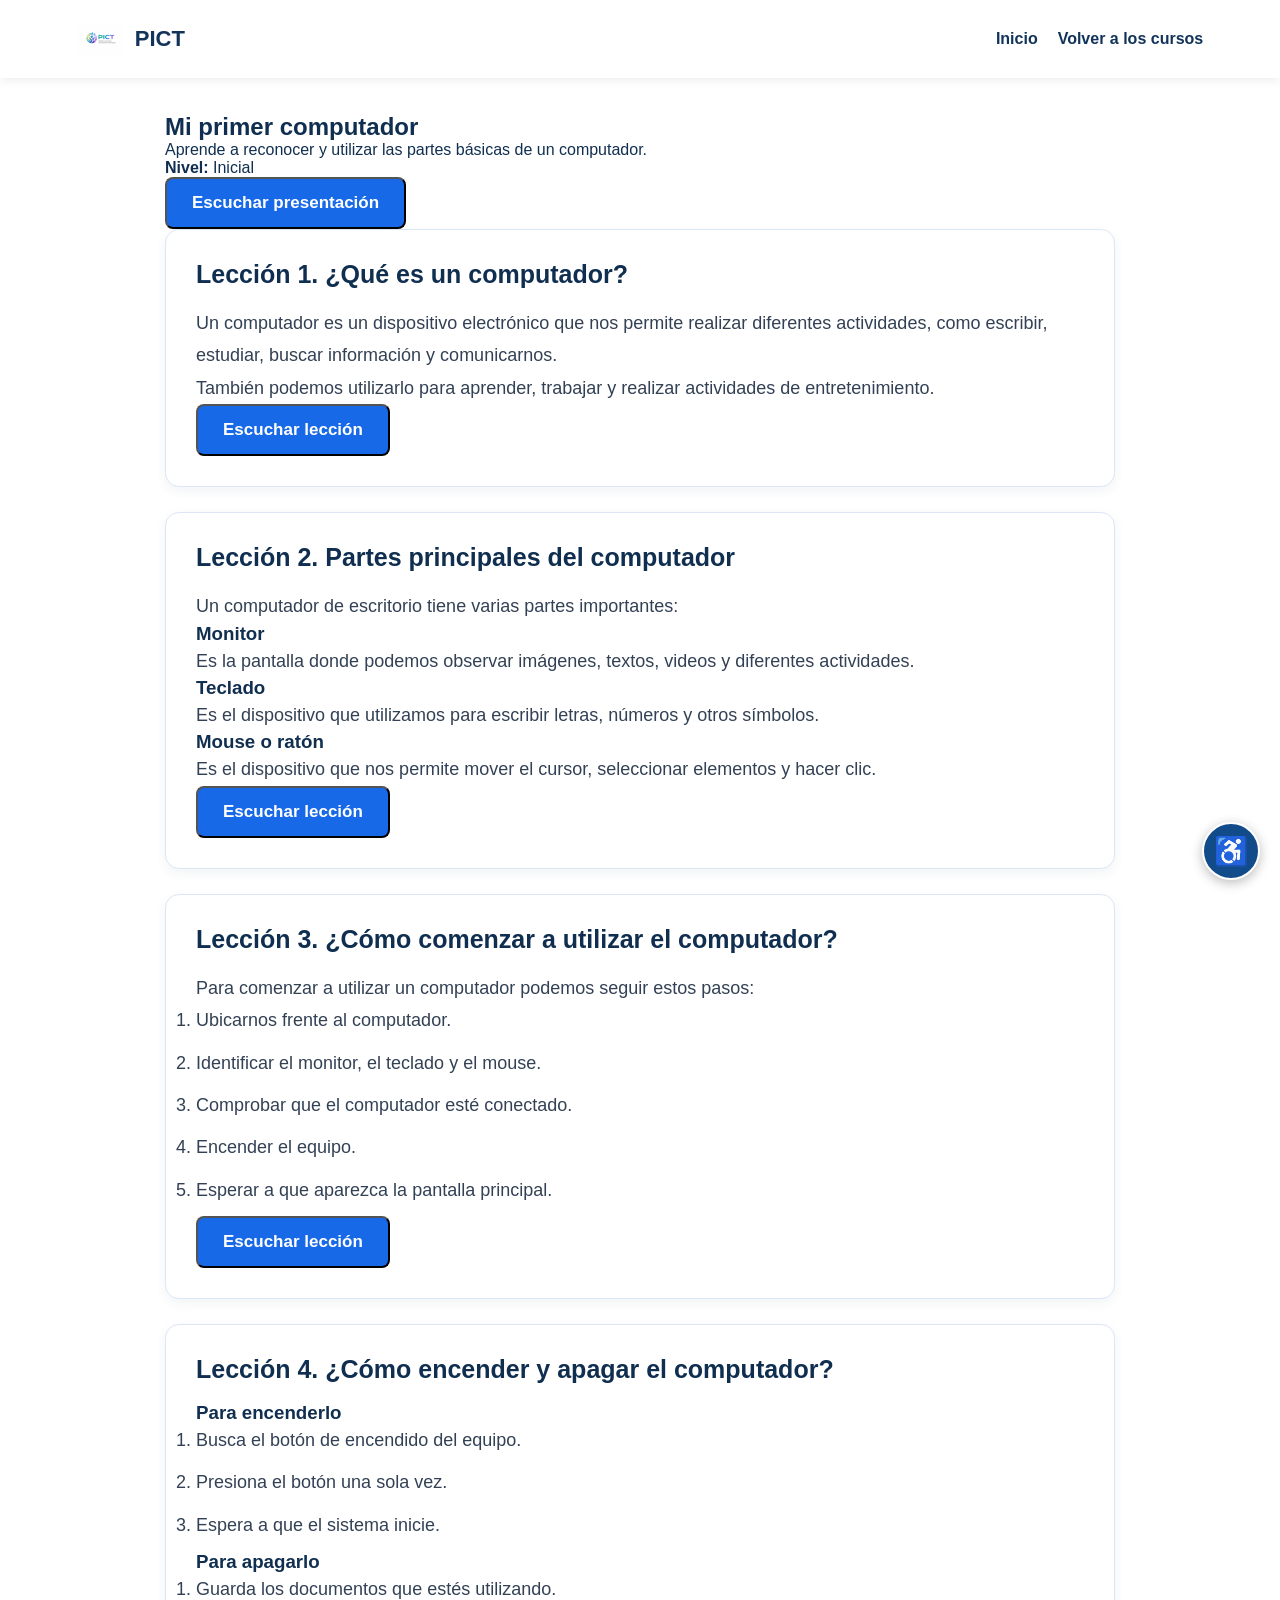
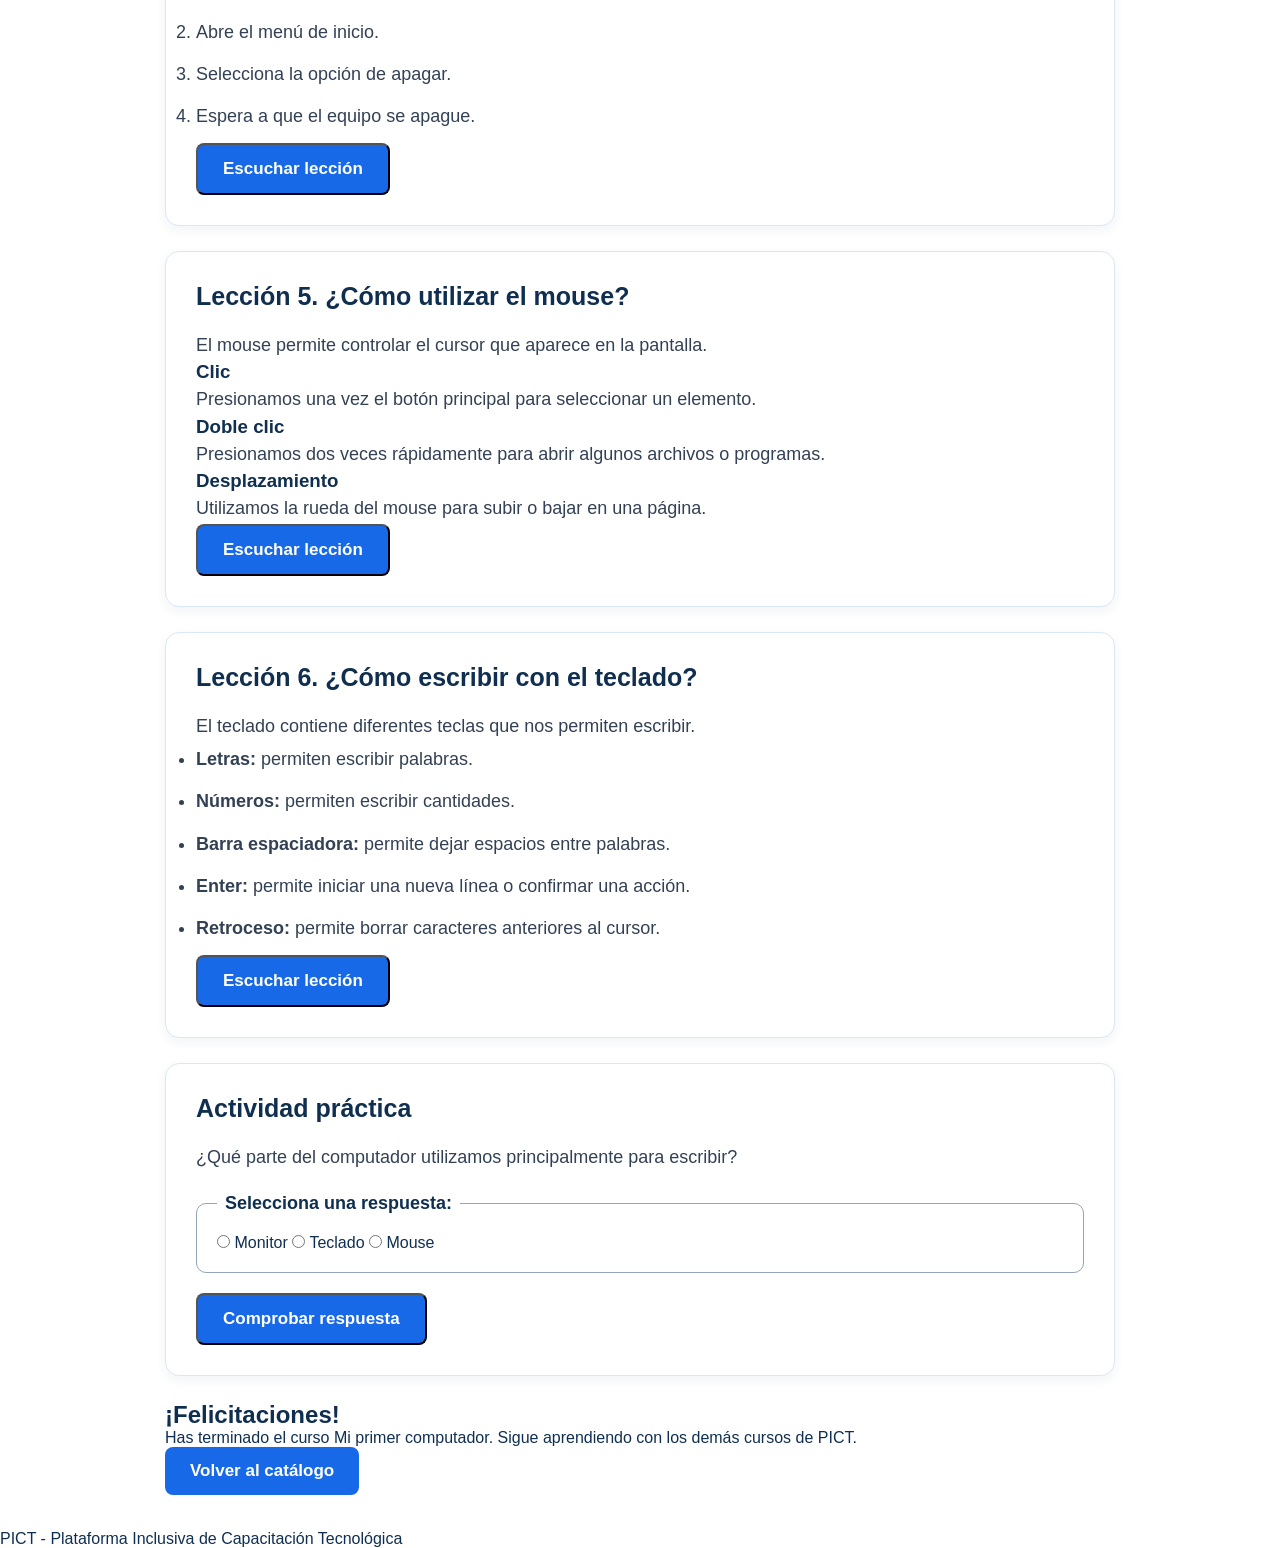
==== curso-computador.html @ 24d3f704 "Add files via upload" ====
<!DOCTYPE html>
<html lang="es">
<head>
    <meta charset="UTF-8">
    <meta name="viewport" content="width=device-width, initial-scale=1.0">
    <title>Mi primer computador | PICT</title>
    <link rel="stylesheet" href="style.css">
</head>

<body>

<header class="encabezado">
    <div class="encabezado-contenido">
        <div class="marca">
            <img src="logo PICT.png" alt="Logo de PICT">
            <span>PICT</span>
        </div>

        <nav>
            <a href="index.html">Inicio</a>
            <a href="cursos.html">Volver a los cursos</a>
        </nav>
    </div>
</header>

<main class="contenido-curso">

    <section class="curso-intro">
        <h1>Mi primer computador</h1>
        <p>Aprende a reconocer y utilizar las partes básicas de un computador.</p>
        <p><strong>Nivel:</strong> Inicial</p>

        <button class="btn-primary"
            onclick="escucharTexto('Bienvenido al curso Mi primer computador. Aquí aprenderás a conocer y utilizar las partes básicas del computador.')">
            Escuchar presentación
        </button>
    </section>

    <section class="leccion">
        <h2>Lección 1. ¿Qué es un computador?</h2>

        <p>
            Un computador es un dispositivo electrónico que nos permite
            realizar diferentes actividades, como escribir, estudiar,
            buscar información y comunicarnos.
        </p>

        <p>
            También podemos utilizarlo para aprender, trabajar y
            realizar actividades de entretenimiento.
        </p>

        <button class="btn-primary"
            onclick="escucharTexto('Un computador es un dispositivo electrónico que nos permite escribir, estudiar, buscar información y comunicarnos.')">
            Escuchar lección
        </button>
    </section>

    <section class="leccion">
        <h2>Lección 2. Partes principales del computador</h2>

        <p>Un computador de escritorio tiene varias partes importantes:</p>

        <h3>Monitor</h3>
        <p>
            Es la pantalla donde podemos observar imágenes, textos,
            videos y diferentes actividades.
        </p>

        <h3>Teclado</h3>
        <p>
            Es el dispositivo que utilizamos para escribir letras,
            números y otros símbolos.
        </p>

        <h3>Mouse o ratón</h3>
        <p>
            Es el dispositivo que nos permite mover el cursor,
            seleccionar elementos y hacer clic.
        </p>

        <button class="btn-primary"
            onclick="escucharTexto('El monitor permite ver información. El teclado permite escribir. El mouse permite mover el cursor y seleccionar elementos.')">
            Escuchar lección
        </button>
    </section>

    <section class="leccion">
        <h2>Lección 3. ¿Cómo comenzar a utilizar el computador?</h2>

        <p>Para comenzar a utilizar un computador podemos seguir estos pasos:</p>

        <ol>
            <li>Ubicarnos frente al computador.</li>
            <li>Identificar el monitor, el teclado y el mouse.</li>
            <li>Comprobar que el computador esté conectado.</li>
            <li>Encender el equipo.</li>
            <li>Esperar a que aparezca la pantalla principal.</li>
        </ol>

        <button class="btn-primary"
            onclick="escucharTexto('Primero nos ubicamos frente al computador. Identificamos el monitor, el teclado y el mouse. Comprobamos que esté conectado, lo encendemos y esperamos a que aparezca la pantalla principal.')">
            Escuchar lección
        </button>
    </section>

    <section class="leccion">
        <h2>Lección 4. ¿Cómo encender y apagar el computador?</h2>

        <h3>Para encenderlo</h3>

        <ol>
            <li>Busca el botón de encendido del equipo.</li>
            <li>Presiona el botón una sola vez.</li>
            <li>Espera a que el sistema inicie.</li>
        </ol>

        <h3>Para apagarlo</h3>

        <ol>
            <li>Guarda los documentos que estés utilizando.</li>
            <li>Abre el menú de inicio.</li>
            <li>Selecciona la opción de apagar.</li>
            <li>Espera a que el equipo se apague.</li>
        </ol>

        <button class="btn-primary"
            onclick="escucharTexto('Para encender el computador, presiona una vez el botón de encendido y espera. Para apagarlo, guarda tus documentos, abre el menú de inicio, selecciona apagar y espera.')">
            Escuchar lección
        </button>
    </section>

    <section class="leccion">
        <h2>Lección 5. ¿Cómo utilizar el mouse?</h2>

        <p>El mouse permite controlar el cursor que aparece en la pantalla.</p>

        <h3>Clic</h3>
        <p>Presionamos una vez el botón principal para seleccionar un elemento.</p>

        <h3>Doble clic</h3>
        <p>Presionamos dos veces rápidamente para abrir algunos archivos o programas.</p>

        <h3>Desplazamiento</h3>
        <p>
            Utilizamos la rueda del mouse para subir o bajar
            en una página.
        </p>

        <button class="btn-primary"
            onclick="escucharTexto('El clic permite seleccionar. El doble clic permite abrir algunos archivos y programas. La rueda del mouse permite desplazarnos hacia arriba o hacia abajo en una página.')">
            Escuchar lección
        </button>
    </section>

    <section class="leccion">
        <h2>Lección 6. ¿Cómo escribir con el teclado?</h2>

        <p>El teclado contiene diferentes teclas que nos permiten escribir.</p>

        <ul>
            <li><strong>Letras:</strong> permiten escribir palabras.</li>
            <li><strong>Números:</strong> permiten escribir cantidades.</li>
            <li><strong>Barra espaciadora:</strong> permite dejar espacios entre palabras.</li>
            <li><strong>Enter:</strong> permite iniciar una nueva línea o confirmar una acción.</li>
            <li><strong>Retroceso:</strong> permite borrar caracteres anteriores al cursor.</li>
        </ul>

        <button class="btn-primary"
            onclick="escucharTexto('Las letras permiten escribir palabras. Los números permiten escribir cantidades. La barra espaciadora deja espacios entre palabras. Enter permite iniciar una nueva línea. Retroceso permite borrar caracteres anteriores al cursor.')">
            Escuchar lección
        </button>
    </section>

    <section class="leccion actividad">
        <h2>Actividad práctica</h2>

        <p>
            ¿Qué parte del computador utilizamos principalmente
            para escribir?
        </p>

        <fieldset>
            <legend>Selecciona una respuesta:</legend>

            <label>
                <input type="radio" name="respuesta" value="monitor">
                Monitor
            </label>

            <label>
                <input type="radio" name="respuesta" value="teclado">
                Teclado
            </label>

            <label>
                <input type="radio" name="respuesta" value="mouse">
                Mouse
            </label>
        </fieldset>

        <button class="btn-primary" onclick="comprobarRespuesta()">
            Comprobar respuesta
        </button>

        <p id="resultado-actividad" role="status" aria-live="polite"></p>
    </section>

    <section class="curso-final">
        <h2>¡Felicitaciones!</h2>
        <p>
            Has terminado el curso Mi primer computador.
            Sigue aprendiendo con los demás cursos de PICT.
        </p>

        <a href="cursos.html" class="btn-primary">
            Volver al catálogo
        </a>
    </section>

</main>

<footer>
    <p>PICT - Plataforma Inclusiva de Capacitación Tecnológica</p>
</footer>

<script>
function escucharTexto(texto) {
    if (!("speechSynthesis" in window)) {
        alert("Tu navegador no permite reproducir audio.");
        return;
    }

    window.speechSynthesis.cancel();

    const mensaje = new SpeechSynthesisUtterance(texto);
    mensaje.lang = "es-CO";
    mensaje.rate = 0.9;

    window.speechSynthesis.speak(mensaje);
}

function comprobarRespuesta() {
    const seleccion = document.querySelector(
        'input[name="respuesta"]:checked'
    );

    const resultado = document.getElementById("resultado-actividad");

    if (!seleccion) {
        resultado.textContent =
            "Selecciona una respuesta antes de continuar.";
        return;
    }

    if (seleccion.value === "teclado") {
        resultado.textContent =
            "¡Muy bien! El teclado nos permite escribir. ¡Excelente trabajo!";
    } else {
        resultado.textContent =
            "Puedes intentarlo de nuevo. Recuerda: el teclado tiene letras y números.";
    }
}
</script>

<!-- Botón de accesibilidad PICT -->
<div class="pict-accesibilidad">

  <button id="btn-accesibilidad"
          type="button"
          aria-label="Abrir opciones de accesibilidad"
          aria-expanded="false"
          aria-controls="menu-accesibilidad">
    ♿
  </button>

  <div id="menu-accesibilidad" hidden>
    <h2>Accesibilidad</h2>

    <button type="button" id="aumentar-texto">
      A+ Aumentar texto
    </button>

    <button type="button" id="disminuir-texto">
      A- Disminuir texto
    </button>

    <button type="button" id="alto-contraste">
      Alto contraste
    </button>

    <button type="button" id="leer-pagina">
      🔊 Leer página
    </button>

    <button type="button" id="detener-lectura">
      Detener lectura
    </button>

    <button type="button" id="restablecer-accesibilidad">
      Restablecer
    </button>

  </div>
</div>

<script src="accesibilidad.js" defer></script>

</body>
</html>
---- style.css ----
/* ===== CONFIGURACIÓN GENERAL ===== */
* {
    margin: 0;
    padding: 0;
    box-sizing: border-box;
    font-family: 'Segoe UI', Tahoma, sans-serif;
}

body {
    background-color: #ffffff;
    color: #102f50;
    min-height: 100vh;
}

/* ===== ENCABEZADO ===== */
.header {
    background-color: #ffffff;
    padding: 15px 40px;
    display: flex;
    justify-content: space-between;
    align-items: center;
    box-shadow: 0 2px 10px rgba(0, 0, 0, 0.06);
}

.logo {
    display: flex;
    align-items: center;
    gap: 12px;
}

.logo img {
    width: 65px;
    height: auto;
}

.header h1 {
    color: #102f50;
    font-size: 28px;
}

nav {
    display: flex;
    align-items: center;
    gap: 12px;
    flex-wrap: wrap;
}

nav a {
    text-decoration: none;
}

.btn {
    padding: 10px 17px;
    border-radius: 7px;
    border: 1px solid #1769e8;
    color: #1769e8;
    font-weight: 600;
    transition: 0.3s;
}

.btn:hover {
    background-color: #1769e8;
    color: #ffffff;
}

/* ===== PÁGINA PRINCIPAL ===== */
.hero {
    min-height: 440px;
    background-color: #102f50;
    color: #ffffff;
    padding: 75px 8%;
    display: flex;
    flex-direction: column;
    justify-content: center;
    align-items: flex-start;
}

.hero h2 {
    font-size: 42px;
    max-width: 650px;
    margin-bottom: 20px;
}

.hero p {
    font-size: 18px;
    max-width: 600px;
    line-height: 1.7;
    margin-bottom: 30px;
}

.btn-primary {
    background-color: #1769e8;
    color: #ffffff;
    padding: 14px 25px;
    border-radius: 8px;
    font-size: 17px;
    font-weight: bold;
    text-decoration: none;
    display: inline-block;
    transition: 0.3s;
}

.btn-primary:hover {
    background-color: #0d55c7;
}

/* ===== SECCIÓN INFORMATIVA ===== */
.info {
    background-color: #ffffff;
    padding: 60px 20px;
    text-align: center;
}

.info h3 {
    font-size: 30px;
    margin-bottom: 15px;
    color: #102f50;
}

.info p {
    max-width: 700px;
    margin: 0 auto 35px;
    font-size: 17px;
    line-height: 1.7;
    color: #475569;
}

/* ===== TARJETAS ===== */
.cards {
    display: flex;
    justify-content: center;
    gap: 25px;
    flex-wrap: wrap;
}

.card {
    background-color: #f1f6fc;
    border: 1px solid #dbe7f5;
    border-radius: 12px;
    padding: 25px;
    width: 260px;
    box-shadow: 0 5px 15px rgba(16, 47, 80, 0.07);
    transition: 0.3s;
}

.card:hover {
    transform: translateY(-5px);
}

.card h4 {
    color: #1769e8;
    margin-bottom: 10px;
}

/* ===== INICIO DE SESIÓN Y REGISTRO ===== */
.auth-container {
    max-width: 420px;
    width: 100%;
    padding: 35px;
    background-color: #ffffff;
    border: 1px solid #dbe7f5;
    border-radius: 14px;
    text-align: center;
    box-shadow: 0 8px 25px rgba(16, 47, 80, 0.10);
    animation: none;
}

.auth-container h2 {
    color: #102f50;
    margin-bottom: 12px;
}

.auth-container p {
    color: #64748b;
}

.auth-form {
    display: flex;
    flex-direction: column;
    gap: 15px;
}

.auth-form input {
    padding: 13px 14px;
    border-radius: 8px;
    background-color: #ffffff;
    color: #102f50;
    border: 1px solid #cbd5e1;
    font-size: 15px;
}

.auth-form input::placeholder {
    color: #64748b;
}

.auth-form input:focus {
    outline: 2px solid #1769e8;
    outline-offset: 2px;
}

.auth-container a {
    color: #1769e8;
    text-decoration: none;
    font-weight: 600;
}

/* ===== ACCESIBILIDAD Y MOVIMIENTO ===== */
a:focus-visible,
button:focus-visible,
input:focus-visible {
    outline: 3px solid #f59e0b;
    outline-offset: 3px;
}

@media (prefers-reduced-motion: reduce) {
    *,
    *::before,
    *::after {
        animation: none !important;
        transition: none !important;
        scroll-behavior: auto !important;
    }
}

/* ===== DISEÑO PARA CELULARES ===== */
@media (max-width: 768px) {
    .header {
        padding: 15px 20px;
        flex-direction: column;
        gap: 15px;
    }

    nav {
        justify-content: center;
    }

    .hero {
        min-height: 350px;
        padding: 50px 25px;
    }

    .hero h2 {
        font-size: 30px;
    }

    .hero p {
        font-size: 16px;
    }

    .info {
        padding: 40px 20px;
    }

    .cards {
        flex-direction: column;
        align-items: center;
    }

    .card {
        width: 100%;
        max-width: 350px;
    }
}


/* ===== DISEÑO PRINCIPAL EN DOS COLUMNAS ===== */

.inicio-columnas {
    display: grid;
    grid-template-columns: 1fr 1fr;
    min-height: 430px;
}

.panel-azul {
    background-color: #102f50;
    color: #ffffff;
    padding: 65px 9%;
    display: flex;
    flex-direction: column;
    justify-content: center;
}

.panel-azul h2 {
    font-size: 34px;
    line-height: 1.3;
    margin-bottom: 20px;
}

.panel-azul p,
.panel-azul li {
    font-size: 17px;
    line-height: 1.7;
}

.panel-azul ul {
    padding-left: 25px;
    margin-top: 20px;
}

.panel-blanco {
    background-color: #ffffff;
    padding: 65px 9%;
    display: flex;
    flex-direction: column;
    justify-content: center;
    align-items: flex-start;
}

.panel-blanco h2 {
    color: #102f50;
    font-size: 32px;
    margin-bottom: 20px;
}

.panel-blanco h3 {
    color: #1769e8;
    font-size: 23px;
    margin: 25px 0 12px;
}

.panel-blanco p {
    color: #334155;
    font-size: 17px;
    line-height: 1.7;
    margin-bottom: 15px;
}

.panel-blanco .btn-primary {
    margin-top: 15px;
}

/* ===== ADAPTACIÓN A CELULARES ===== */

@media (max-width: 768px) {
    .inicio-columnas {
        grid-template-columns: 1fr;
    }

    .panel-azul,
    .panel-blanco {
        padding: 40px 25px;
    }

    .panel-azul h2,
    .panel-blanco h2 {
        font-size: 27px;
    }
}


/* ===== DISEÑO DE INICIO DE SESIÓN ===== */

.auth-layout {
    display: grid;
    grid-template-columns: 1fr 1fr;
    min-height: 100vh;
    background-color: #ffffff;
}

.auth-info {
    background-color: #102f50;
    color: #ffffff;
    padding: 55px 10%;
    display: flex;
    flex-direction: column;
    justify-content: center;
}

.auth-logo {
    display: flex;
    align-items: center;
    gap: 15px;
    margin-bottom: 45px;
}

.auth-logo img {
    width: 75px;
    height: auto;
}

.auth-logo h1 {
    font-size: 30px;
}

.auth-info h2 {
    font-size: 34px;
    line-height: 1.3;
    margin-bottom: 20px;
}

.auth-info p,
.auth-info li {
    font-size: 17px;
    line-height: 1.7;
}

.auth-info ul {
    padding-left: 25px;
    margin-top: 20px;
}

.auth-form-panel {
    padding: 55px 12%;
    display: flex;
    flex-direction: column;
    justify-content: center;
}

.auth-form-panel h2 {
    color: #102f50;
    font-size: 30px;
    margin-bottom: 12px;
}

.auth-form-panel > p {
    color: #475569;
    margin-bottom: 25px;
    line-height: 1.6;
}

.auth-form {
    display: flex;
    flex-direction: column;
    gap: 12px;
}

.auth-form label {
    color: #102f50;
    font-weight: 600;
}

.auth-form input {
    width: 100%;
    padding: 14px;
    border: 1px solid #94a3b8;
    border-radius: 8px;
    font-size: 16px;
    color: #102f50;
    background-color: #ffffff;
}

.auth-form input::placeholder {
    color: #64748b;
}

.auth-form input:focus {
    outline: 3px solid #1769e8;
    outline-offset: 2px;
}

.auth-form button {
    border: none;
    cursor: pointer;
    margin-top: 12px;
}

.auth-links {
    margin-top: 25px;
    color: #334155;
}

.auth-links a,
.back-link {
    color: #1457b8;
    font-weight: 600;
    text-decoration: underline;
}

.back-link {
    margin-top: 20px;
    display: inline-block;
}

/* ===== ADAPTACIÓN A CELULARES ===== */

@media (max-width: 768px) {
    .auth-layout {
        grid-template-columns: 1fr;
    }

    .auth-info {
        padding: 35px 25px;
    }

    .auth-logo {
        margin-bottom: 25px;
    }

    .auth-info h2 {
        font-size: 27px;
    }

    .auth-form-panel {
        padding: 40px 25px;
    }
}


/* ===== SELECT DEL REGISTRO ===== */

.auth-form select {
    width: 100%;
    padding: 14px;
    border: 1px solid #94a3b8;
    border-radius: 8px;
    font-size: 16px;
    color: #102f50;
    background-color: #ffffff;
}

.auth-form select:focus {
    outline: 3px solid #1769e8;
    outline-offset: 2px;
}

/* Espacio para el formulario de registro */

.auth-form-panel {
    padding-top: 35px;
    padding-bottom: 35px;
}

/* Evitar que los campos queden demasiado juntos */

.auth-form label {
    margin-top: 5px;
}


/* ===== CONTENIDO DE LOS CURSOS ===== */

.contenido-curso {
    max-width: 1000px;
    margin: auto;
    padding: 35px 25px;
    color: #102f50;
}

.curso-encabezado {
    background: #102f50;
    color: white;
    padding: 35px;
    border-radius: 14px;
    margin-bottom: 30px;
}

.curso-encabezado h2 {
    font-size: 32px;
    margin: 15px 0;
}

.curso-encabezado p {
    font-size: 18px;
    line-height: 1.7;
}

.ruta {
    font-size: 14px !important;
    color: #e2e8f0;
}

.nivel-curso {
    display: inline-block;
    background: white;
    color: #102f50;
    padding: 7px 13px;
    border-radius: 20px;
    font-weight: bold;
}

.leccion,
.actividad,
.final-curso {
    background: white;
    border: 1px solid #dbe7f5;
    border-radius: 14px;
    padding: 30px;
    margin-bottom: 25px;
    box-shadow: 0 4px 12px rgba(16, 47, 80, 0.06);
}

.leccion h2,
.actividad h2,
.final-curso h2 {
    font-size: 25px;
    margin-bottom: 18px;
    color: #102f50;
}

.leccion p,
.leccion li,
.actividad p,
.final-curso p {
    font-size: 18px;
    line-height: 1.8;
    color: #334155;
}

.leccion li {
    margin-bottom: 10px;
}

.parte-computador {
    display: flex;
    align-items: center;
    gap: 20px;
    padding: 20px 0;
    border-bottom: 1px solid #dbe7f5;
}

.parte-icono {
    font-size: 45px;
    min-width: 65px;
    text-align: center;
}

.parte-computador h3 {
    font-size: 20px;
    margin-bottom: 8px;
}

.btn-escuchar {
    background: #e8f1ff;
    color: #102f50;
    border: 2px solid #1769e8;
    border-radius: 8px;
    padding: 11px 17px;
    font-size: 16px;
    font-weight: bold;
    cursor: pointer;
    margin-top: 12px;
}

.btn-escuchar:hover {
    background: #d5e6ff;
}

.actividad fieldset {
    border: 1px solid #94a3b8;
    border-radius: 10px;
    padding: 20px;
    margin: 20px 0;
}

.actividad legend {
    font-size: 18px;
    font-weight: bold;
    padding: 0 8px;
}

.opcion-respuesta {
    display: block;
    padding: 12px;
    font-size: 18px;
    cursor: pointer;
}

.opcion-respuesta input {
    width: 20px;
    height: 20px;
    margin-right: 10px;
    vertical-align: middle;
}

.resultado-actividad {
    font-weight: bold;
    margin-top: 18px;
}

.final-curso {
    text-align: center;
    background: #eaf2ff;
}

.contenido-curso button:focus-visible,
.contenido-curso a:focus-visible,
.contenido-curso input:focus-visible {
    outline: 3px solid #1769e8;
    outline-offset: 4px;
}

@media (max-width: 650px) {
    .contenido-curso {
        padding: 20px 15px;
    }

    .curso-encabezado,
    .leccion,
    .actividad,
    .final-curso {
        padding: 22px;
    }

    .curso-encabezado h2 {
        font-size: 26px;
    }

    .parte-computador {
        align-items: flex-start;
    }
}


/* =====================================
   CATÁLOGO DE LOS CINCO CURSOS PICT
===================================== */

.encabezado {
    background-color: #ffffff;
    padding: 15px 6%;
    box-shadow: 0 2px 10px rgba(0, 0, 0, 0.08);
}

.encabezado-contenido {
    max-width: 1200px;
    margin: auto;
    display: flex;
    justify-content: space-between;
    align-items: center;
    gap: 20px;
}

.marca {
    display: flex;
    align-items: center;
    gap: 10px;
    text-decoration: none;
    color: #12345a;
    font-size: 22px;
    font-weight: bold;
}

.marca img {
    width: 48px;
    height: 48px;
    object-fit: contain;
}

.encabezado nav {
    display: flex;
    gap: 20px;
}

.encabezado nav a {
    color: #12345a;
    text-decoration: none;
    font-weight: 600;
}

.encabezado nav a:hover {
    color: #e98232;
}

/* CONTENEDOR DEL CATÁLOGO */

.catalogo {
    max-width: 1200px;
    margin: 0 auto;
    padding: 55px 25px;
}

/* PRESENTACIÓN */

.catalogo-intro {
    text-align: center;
    max-width: 750px;
    margin: 0 auto 45px;
}

.catalogo-intro h1 {
    color: #12345a;
    font-size: 34px;
    margin-bottom: 15px;
}

.catalogo-intro p {
    color: #526477;
    font-size: 17px;
    line-height: 1.7;
}

/* CUADRÍCULA DE CURSOS */

.cursos-grid {
    display: grid;
    grid-template-columns: repeat(3, minmax(0, 1fr));
    gap: 25px;
}

/* TARJETAS */

.curso-card {
    background-color: #ffffff;
    border: 1px solid #dce5ef;
    border-radius: 16px;
    padding: 28px 23px;
    display: flex;
    flex-direction: column;
    align-items: flex-start;
    box-shadow: 0 5px 18px rgba(18, 52, 90, 0.08);
    transition: transform 0.2s ease, box-shadow 0.2s ease;
}

.curso-card:hover {
    transform: translateY(-5px);
    box-shadow: 0 9px 24px rgba(18, 52, 90, 0.15);
}

.curso-icono {
    width: 65px;
    height: 65px;
    border-radius: 14px;
    background-color: #eaf2fb;
    display: flex;
    justify-content: center;
    align-items: center;
    font-size: 34px;
    margin-bottom: 18px;
}

.curso-card h2 {
    color: #12345a;
    font-size: 21px;
    line-height: 1.4;
    margin-bottom: 12px;
}

.curso-card p {
    color: #526477;
    font-size: 15px;
    line-height: 1.7;
    margin-bottom: 22px;
    flex-grow: 1;
}

/* BOTÓN */

.curso-card .btn-primary {
    display: inline-block;
    background-color: #123f70;
    color: #ffffff;
    text-decoration: none;
    padding: 12px 22px;
    border-radius: 8px;
    font-weight: bold;
    text-align: center;
}

.curso-card .btn-primary:hover {
    background-color: #e98232;
    color: #ffffff;
}

.curso-card .btn-primary:focus-visible,
.encabezado a:focus-visible {
    outline: 3px solid #e98232;
    outline-offset: 4px;
}

/* PIE DE PÁGINA */

.catalogo + footer {
    background-color: #12345a;
    color: #ffffff;
    text-align: center;
    padding: 22px;
    margin-top: 30px;
}

/* ADAPTACIÓN A TABLET Y CELULAR */

@media (max-width: 900px) {
    .cursos-grid {
        grid-template-columns: repeat(2, minmax(0, 1fr));
    }
}

@media (max-width: 600px) {
    .encabezado-contenido {
        flex-direction: column;
    }

    .encabezado nav {
        flex-wrap: wrap;
        justify-content: center;
    }

    .catalogo {
        padding: 35px 18px;
    }

    .catalogo-intro h1 {
        font-size: 28px;
    }

    .cursos-grid {
        grid-template-columns: 1fr;
    }

    .curso-card {
        padding: 24px 20px;
    }
}



/* ==================================
   BOTÓN DE ACCESIBILIDAD PICT
================================== */

.pict-accesibilidad {
  position: fixed;
  bottom: 20px;
  right: 20px;
  z-index: 9999;
  font-family: Arial, sans-serif;
}

/* Botón flotante */
#btn-accesibilidad {
  width: 58px;
  height: 58px;
  border-radius: 50%;
  border: 2px solid white;
  background: #124b89;
  color: white;
  font-size: 28px;
  cursor: pointer;
  box-shadow: 0 3px 12px #0004;
}

/* Menú de accesibilidad */
#menu-accesibilidad {
  position: absolute;
  bottom: 70px;
  right: 0;
  width: 240px;
  max-width: calc(100vw - 40px);
  max-height: 70vh;
  overflow-y: auto;
  padding: 15px;
  border-radius: 12px;
  background: white;
  color: #173451;
  border: 2px solid #124b89;
  box-shadow: 0 4px 15px #0003;
}

#menu-accesibilidad[hidden] {
  display: none;
}

/* Título del menú */
#menu-accesibilidad h2 {
  font-size: 20px;
  margin-bottom: 12px;
}

/* Botones del menú */
#menu-accesibilidad button {
  display: block;
  width: 100%;
  padding: 10px;
  margin: 7px 0;
  background: #124b89;
  color: white;
  border: none;
  border-radius: 6px;
  cursor: pointer;
  font-size: 15px;
}

#menu-accesibilidad button:hover {
  background: #e87516;
}

/* Navegación con teclado */
.pict-accesibilidad button:focus-visible {
  outline: 3px solid #ff9c27;
  outline-offset: 3px;
}

/* ==================================
   MODO ALTO CONTRASTE
================================== */

body.pict-alto-contraste {
  background: #000 !important;
  color: #fff !important;
}

body.pict-alto-contraste :is(
  header, main, footer, section,
  article, nav, .curso-card,
  .catalogo, .encabezado
) {
  background: #000 !important;
  color: #fff !important;
}

body.pict-alto-contraste a {
  color: #ffff00 !important;
}

body.pict-alto-contraste button {
  background: #ffff00 !important;
  color: #000 !important;
  border: 2px solid #fff !important;
}

body.pict-alto-contraste #menu-accesibilidad {
  background: #000 !important;
  color: #fff !important;
}
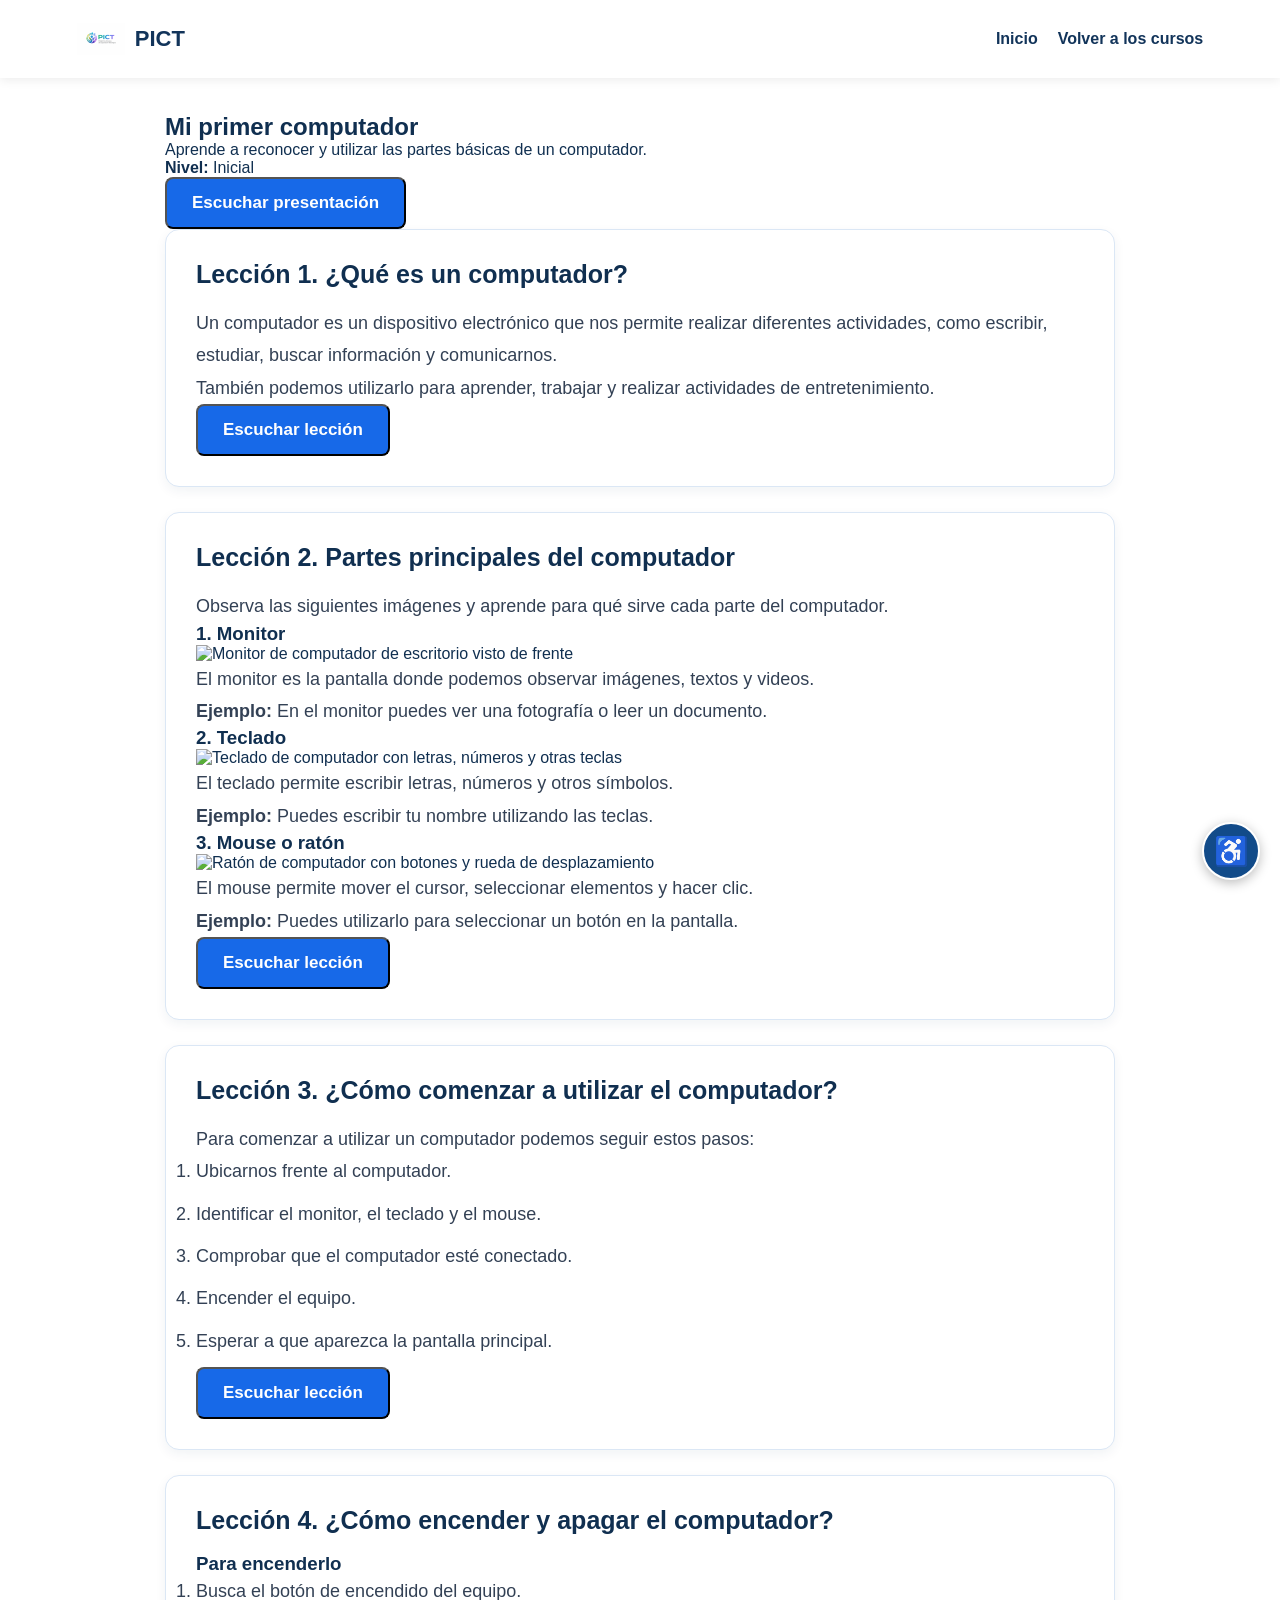
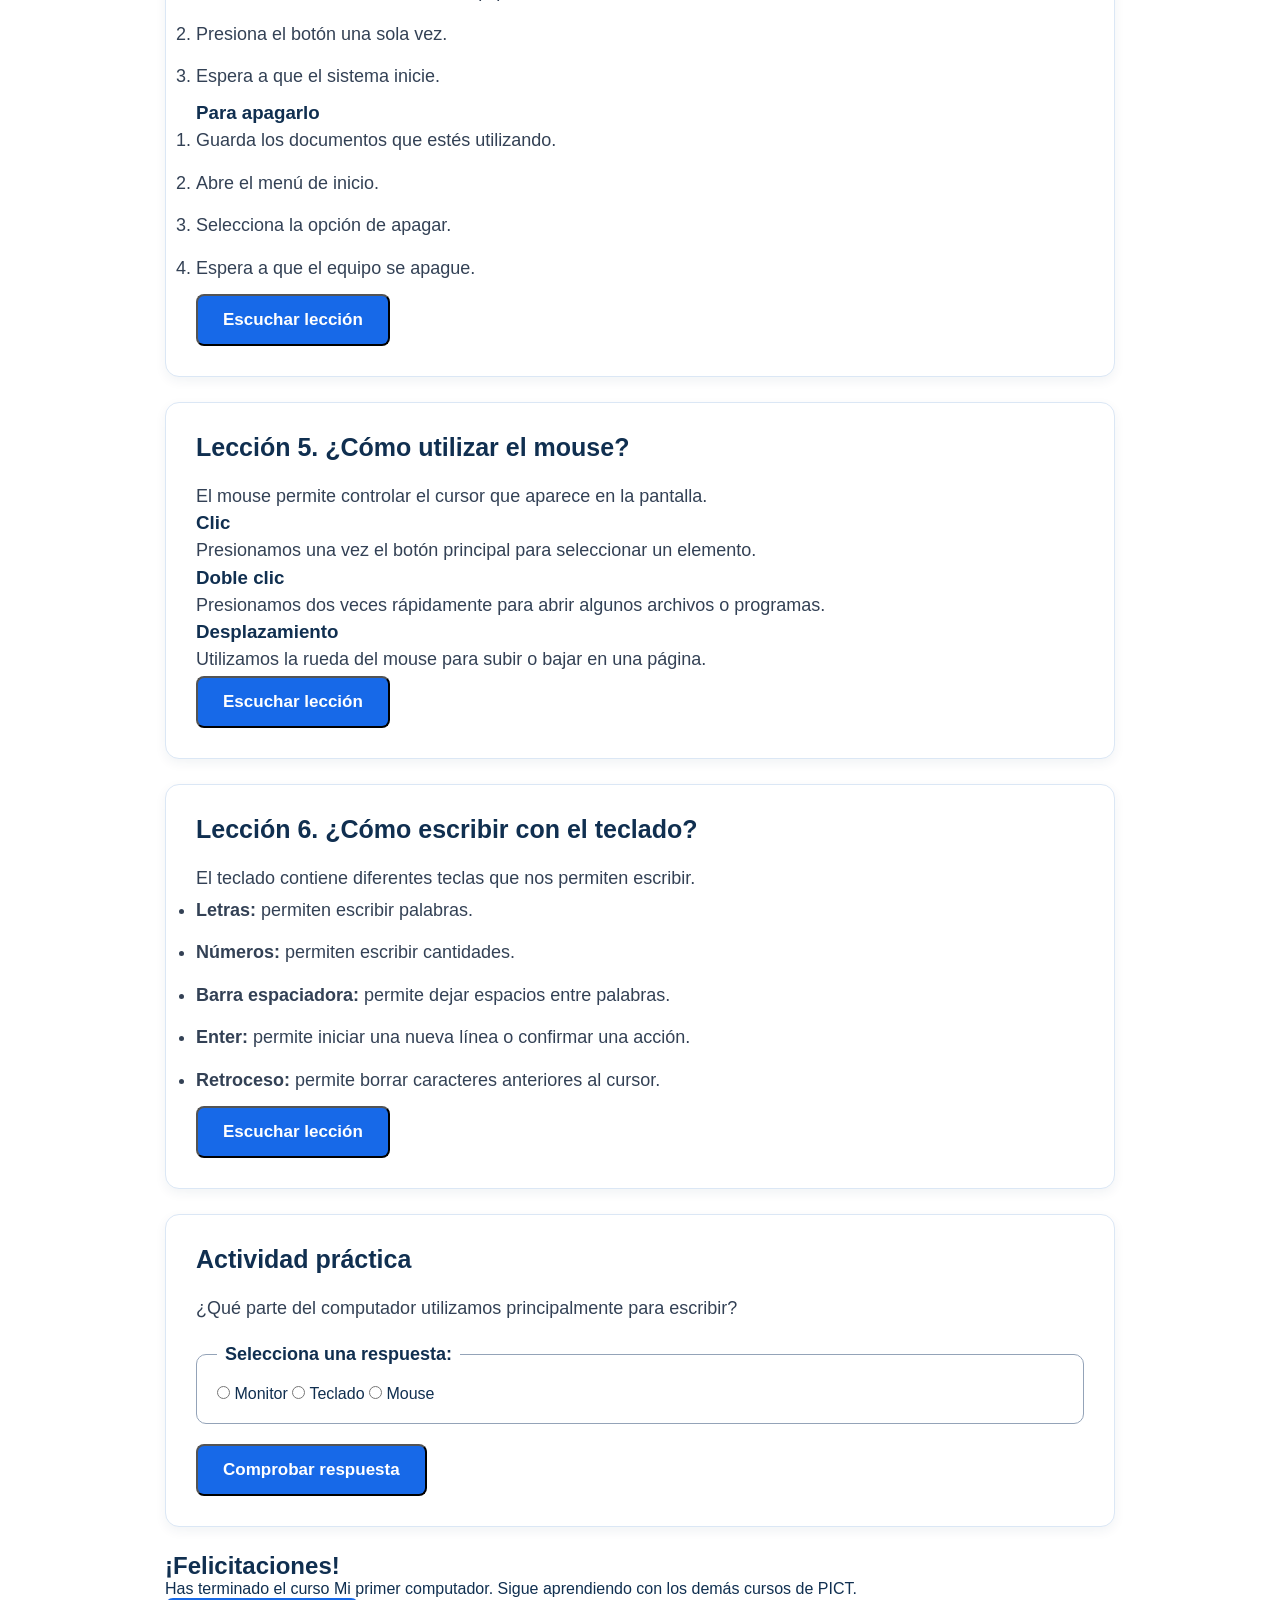
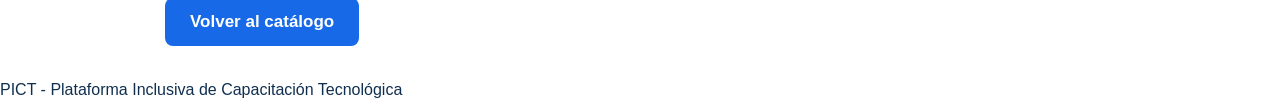
==== commit c0ae3e97: "Add files via upload" ====
--- a/curso-computador.html
+++ b/curso-computador.html
@@ -58,27 +58,52 @@
     </section>
 
     <section class="leccion">
-        <h2>Lección 2. Partes principales del computador</h2>
-
-        <p>Un computador de escritorio tiene varias partes importantes:</p>
-
-        <h3>Monitor</h3>
-        <p>
-            Es la pantalla donde podemos observar imágenes, textos,
-            videos y diferentes actividades.
-        </p>
-
-        <h3>Teclado</h3>
-        <p>
-            Es el dispositivo que utilizamos para escribir letras,
-            números y otros símbolos.
-        </p>
-
-        <h3>Mouse o ratón</h3>
-        <p>
-            Es el dispositivo que nos permite mover el cursor,
-            seleccionar elementos y hacer clic.
-        </p>
+      
+<h2>Lección 2. Partes principales del computador</h2>
+
+<p>
+    Observa las siguientes imágenes y aprende
+    para qué sirve cada parte del computador.
+</p>
+
+<h3>1. Monitor</h3>
+<img src="imagenes/monitor.png"
+     alt="Monitor de computador de escritorio visto de frente"
+     class="imagen-leccion"
+     style="width: 250px; max-width: 100%; height: auto;">
+<p>
+    El monitor es la pantalla donde podemos observar
+    imágenes, textos y videos.
+</p>
+<p><strong>Ejemplo:</strong> En el monitor puedes ver
+una fotografía o leer un documento.</p>
+
+<h3>2. Teclado</h3>
+<img src="imagenes/teclado.png"
+     alt="Teclado de computador con letras, números y otras teclas"
+     class="imagen-leccion"
+     style="width: 250px; max-width: 100%; height: auto;">
+
+<p>
+    El teclado permite escribir letras,
+    números y otros símbolos.
+</p>
+<p><strong>Ejemplo:</strong> Puedes escribir tu nombre
+utilizando las teclas.</p>
+
+<h3>3. Mouse o ratón</h3>
+<img src="imagenes/mouse.png"
+     alt="Ratón de computador con botones y rueda de desplazamiento"
+     class="imagen-leccion"
+     style="width: 250px; max-width: 100%; height: auto;">
+<p>
+    El mouse permite mover el cursor,
+    seleccionar elementos y hacer clic.
+</p>
+<p><strong>Ejemplo:</strong> Puedes utilizarlo para
+seleccionar un botón en la pantalla. 
+</p>
+
 
         <button class="btn-primary"
             onclick="escucharTexto('El monitor permite ver información. El teclado permite escribir. El mouse permite mover el cursor y seleccionar elementos.')">
--- a/style.css
+++ b/style.css
@@ -1013,3 +1013,234 @@
   background: #000 !important;
   color: #fff !important;
 }
+
+
+/* ==================================
+   MEJORA DE AMPLIACIÓN DE TEXTO PICT
+================================== */
+
+/* Encabezado y botones */
+.header h1 {
+    font-size: 1.75rem;
+}
+
+.btn {
+    font-size: 1rem;
+}
+
+.btn-primary {
+    font-size: 1.0625rem;
+}
+
+/* Página principal */
+.hero h2 {
+    font-size: 2.625rem;
+}
+
+.hero p {
+    font-size: 1.125rem;
+}
+
+.info h3 {
+    font-size: 1.875rem;
+}
+
+.info p {
+    font-size: 1.0625rem;
+}
+
+/* Paneles informativos */
+.panel-azul h2 {
+    font-size: 2.125rem;
+}
+
+.panel-azul p,
+.panel-azul li,
+.panel-blanco p {
+    font-size: 1.0625rem;
+}
+
+.panel-blanco h2 {
+    font-size: 2rem;
+}
+
+.panel-blanco h3 {
+    font-size: 1.4375rem;
+}
+
+/* Formularios */
+.auth-form input,
+.auth-form select {
+    font-size: 1rem;
+}
+
+.auth-info h2 {
+    font-size: 2.125rem;
+}
+
+.auth-info p,
+.auth-info li {
+    font-size: 1.0625rem;
+}
+
+/* Catálogo de cursos */
+.catalogo-intro h1 {
+    font-size: 2.125rem;
+}
+
+.catalogo-intro p {
+    font-size: 1.0625rem;
+}
+
+.curso-card h2 {
+    font-size: 1.3125rem;
+}
+
+.curso-card p {
+    font-size: 0.9375rem;
+}
+
+/* Contenidos educativos */
+.curso-encabezado h2 {
+    font-size: 2rem;
+}
+
+.curso-encabezado p,
+.leccion p,
+.leccion li,
+.actividad p,
+.final-curso p {
+    font-size: 1.125rem;
+}
+
+.leccion h2,
+.actividad h2,
+.final-curso h2 {
+    font-size: 1.5625rem;
+}
+
+.parte-computador h3 {
+    font-size: 1.25rem;
+}
+
+.btn-escuchar {
+    font-size: 1rem;
+}
+
+.actividad legend,
+.opcion-respuesta {
+    font-size: 1.125rem;
+}
+
+/* Menú de accesibilidad */
+#menu-accesibilidad h2 {
+    font-size: 1.25rem;
+}
+
+#menu-accesibilidad button {
+    font-size: 0.9375rem;
+}
+
+/* Evitar que los textos largos desborden */
+.card,
+.curso-card,
+.leccion,
+.actividad,
+.auth-container {
+    overflow-wrap: break-word;
+}
+
+
+/* ===== CORRECCIÓN DE ALTO CONTRASTE PICT ===== */
+
+/* Textos de las páginas y lecciones */
+body.pict-alto-contraste h1,
+body.pict-alto-contraste h2,
+body.pict-alto-contraste h3,
+body.pict-alto-contraste h4,
+body.pict-alto-contraste h5,
+body.pict-alto-contraste h6,
+body.pict-alto-contraste p,
+body.pict-alto-contraste li,
+body.pict-alto-contraste label,
+body.pict-alto-contraste legend,
+body.pict-alto-contraste span {
+    color: #ffffff !important;
+}
+
+/* Fondos de tarjetas, paneles y lecciones */
+body.pict-alto-contraste .leccion,
+body.pict-alto-contraste .actividad,
+body.pict-alto-contraste .final-curso,
+body.pict-alto-contraste .curso-encabezado,
+body.pict-alto-contraste .contenido-curso,
+body.pict-alto-contraste .panel-azul,
+body.pict-alto-contraste .panel-blanco,
+body.pict-alto-contraste .card,
+body.pict-alto-contraste .auth-container {
+    background-color: #000000 !important;
+    color: #ffffff !important;
+    border-color: #ffffff !important;
+}
+
+/* Mantener los enlaces amarillos */
+body.pict-alto-contraste a {
+    color: #ffff00 !important;
+}
+
+/* Mantener los botones amarillos con texto negro */
+body.pict-alto-contraste button,
+body.pict-alto-contraste .btn-primary {
+    background-color: #ffff00 !important;
+    color: #000000 !important;
+    border: 2px solid #ffffff !important;
+}
+
+/* Mantener el texto de los botones legible */
+body.pict-alto-contraste button *,
+body.pict-alto-contraste .btn-primary * {
+    color: #000000 !important;
+}
+
+
+/* ===== AJUSTE FINAL DE ALTO CONTRASTE PICT ===== */
+
+/* Fondos de las secciones educativas */
+body.pict-alto-contraste .curso-intro,
+body.pict-alto-contraste .curso-final,
+body.pict-alto-contraste .leccion,
+body.pict-alto-contraste .actividad,
+body.pict-alto-contraste .contenido-curso,
+body.pict-alto-contraste .curso-card {
+    background-color: #000000 !important;
+    color: #ffffff !important;
+    border-color: #ffffff !important;
+}
+
+/* Títulos y textos de las lecciones */
+body.pict-alto-contraste .contenido-curso h1,
+body.pict-alto-contraste .contenido-curso h2,
+body.pict-alto-contraste .contenido-curso h3,
+body.pict-alto-contraste .contenido-curso p,
+body.pict-alto-contraste .contenido-curso li,
+body.pict-alto-contraste .contenido-curso strong,
+body.pict-alto-contraste .contenido-curso label,
+body.pict-alto-contraste .contenido-curso legend {
+    color: #ffffff !important;
+}
+
+/* Campos de escritura */
+body.pict-alto-contraste input,
+body.pict-alto-contraste textarea,
+body.pict-alto-contraste select {
+    background-color: #000000 !important;
+    color: #ffffff !important;
+    border: 2px solid #ffffff !important;
+}
+
+/* Mantener botones con texto oscuro sobre amarillo */
+body.pict-alto-contraste .btn-primary,
+body.pict-alto-contraste button {
+    background-color: #ffff00 !important;
+    color: #000000 !important;
+}
